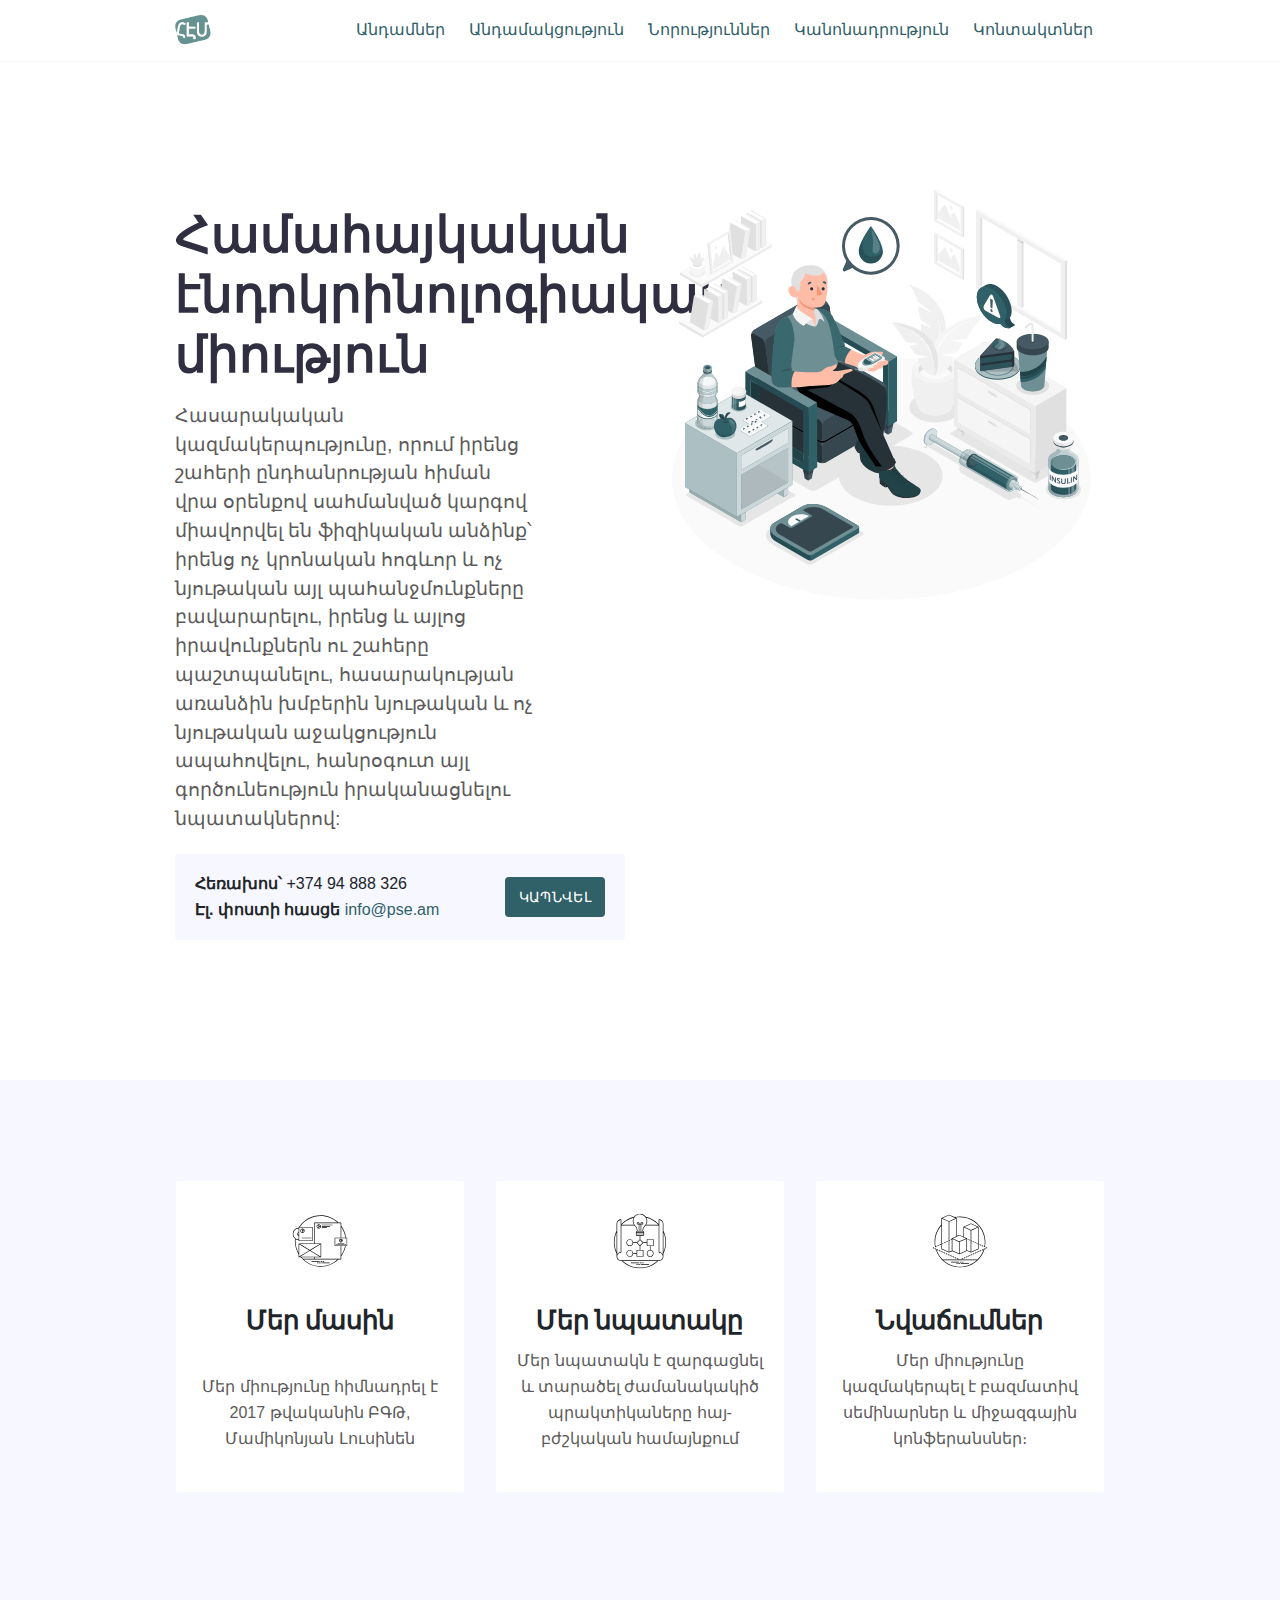
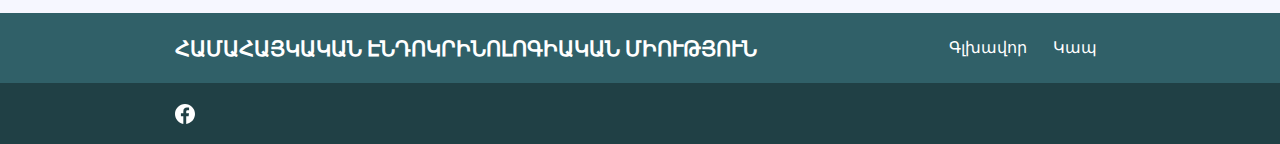
==== index.html @ e09ea0da "deploy: e27dd34cd95cd0e8d301e5e218b60e8325de9531" ====
<!doctype html><html lang=en><head><meta name=generator content="Hugo 0.80.0"><meta charset=utf-8><meta http-equiv=x-ua-compatible content="ie=edge"><title>ՀԱՄԱՀԱՅԿԱԿԱՆ ԷՆԴՈԿՐԻՆՈԼՈԳԻԱԿԱՆ ՄԻՈՒԹՅՈՒՆ</title><meta name=viewport content="width=device-width,initial-scale=1"><meta name=description content="Serif is a modern business theme for Hugo. It contains content types for the archetypical business website. The theme is fully responsive, blazing fast and artfully illustrated."><meta property="og:title" content="Hugo Serif Theme"><meta property="og:type" content="website"><meta property="og:url" content="https://hugo-serif.netlify.app"><meta property="og:image" content="https://raw.githubusercontent.com/JugglerX/hugo-serif-theme/master/images/tn.png"><meta property="og:description" content="Serif is a modern business theme for Hugo. It contains content types for the archetypical business website. The theme is fully responsive, blazing fast and artfully illustrated."><meta name=twitter:card content="summary"><meta name=twitter:site content="@zerostaticio"><meta name=twitter:creator content="@zerostaticio"><link rel=icon type=image/png href=/favicon.png><link href="https://fonts.googleapis.com/css2?family=Playfair+Display:wght@400;700&display=swap" rel=stylesheet><link rel=stylesheet href=/css/style.min.81449cc2775352f197c669a920aace872c275687b04661eb9f87da5867b1305f.css></head><body class="page page-home"><div id=main-menu-mobile class=main-menu-mobile><ul><li class=menu-item-անդամներ><a href=/team/><span>Անդամներ</span></a></li><li class=menu-item-անդամակցություն><a href=/services/><span>Անդամակցություն</span></a></li><li class=menu-item-նորություններ><a href=https://www.facebook.com/pg/Panarmenian-Society-of-Endocrinology-1323075061093961/posts/><span>Նորություններ</span></a></li><li class=menu-item-կանոնադրություն><a href=/regulations/><span>Կանոնադրություն</span></a></li><li class=menu-item-կոնտակտներ><a href=/contact/><span>Կոնտակտներ</span></a></li></ul></div><div class=wrapper><div class=header><div class=container><div class=logo><a href=/><img height=36px alt="ՀԱՄԱՀԱՅԿԱԿԱՆ ԷՆԴՈԿՐԻՆՈԼՈԳԻԱԿԱՆ ՄԻՈՒԹՅՈՒՆ" src=/images/logo/logo.png></a></div><div class=logo-mobile><a href=/><img alt="ՀԱՄԱՀԱՅԿԱԿԱՆ ԷՆԴՈԿՐԻՆՈԼՈԳԻԱԿԱՆ ՄԻՈՒԹՅՈՒՆ" src=/images/logo/logo.png></a></div><div id=main-menu class=main-menu><ul><li class=menu-item-անդամներ><a href=/team/><span>Անդամներ</span></a></li><li class=menu-item-անդամակցություն><a href=/services/><span>Անդամակցություն</span></a></li><li class=menu-item-նորություններ><a href=https://www.facebook.com/pg/Panarmenian-Society-of-Endocrinology-1323075061093961/posts/><span>Նորություններ</span></a></li><li class=menu-item-կանոնադրություն><a href=/regulations/><span>Կանոնադրություն</span></a></li><li class=menu-item-կոնտակտներ><a href=/contact/><span>Կոնտակտներ</span></a></li></ul></div><button id=toggle-main-menu-mobile class="hamburger hamburger--slider" type=button aria-label="Mobile Menu">
<span class=hamburger-box><span class=hamburger-inner></span></span></button></div></div><div class=intro><div class=container><div class="row justify-content-start"><div class="col-12 col-md-7 col-lg-6 order-2 order-md-1"><h1 id=համահայկական-էնդոկրինոլոգիական-միություն>Համահայկական էնդոկրինոլոգիական միություն</h1><p>Հասարակական կազմակերպությունը, որում իրենց շահերի ընդհանրության հիման վրա օրենքով սահմանված կարգով միավորվել են ֆիզիկական անձինք՝ իրենց ոչ կրոնական հոգևոր և ոչ նյութական այլ պահանջմունքները բավարարելու, իրենց և այլոց իրավունքներն ու շահերը պաշտպանելու, հասարակության առանձին խմբերին նյութական և ոչ նյութական աջակցություն ապահովելու, հանրօգուտ այլ գործունեություն իրականացնելու նպատակներով:</p><div class=call><div class=call-box-top><div class=call-phone><strong>Հեռախոս՝</strong> +374 94 888 326</div><div class=call-email><strong>Էլ. փոստի հասցե</strong>
<a href=mailto:info@pse.am>info@pse.am</a></div></div><div class=call-box-bottom><a href=/contact class=button>Կապնվել</a></div></div></div><div class="col-12 col-md-5 col-lg-6 order-1 order-md-2 position-relative"><img alt=Գլխավոր class=intro-image src=/images/illustrations/main.svg></div></div></div></div><div class="strip strip-grey"><div class="container pt-6 pb-6 pt-md-10 pb-md-10"><div class="row justify-content-center"><div class="col-12 col-md-6 col-lg-4 mb-2"><div class=feature><div class=feature-image><img alt=logo src=/images/features/noun_branding_1885335.svg></div><h2 class=feature-title>Մեր մասին</h2><div class=feature-content><p>Մեր միությունը հիմնադրել է 2017 թվականին ԲԳԹ, Մամիկոնյան Լուսինեն</p></div></div></div><div class="col-12 col-md-6 col-lg-4 mb-2"><div class=feature><div class=feature-image><img alt=logo src=/images/features/noun_The%20Process_1885341.svg></div><h2 class=feature-title>Մեր նպատակը</h2><div class=feature-content><p>Մեր նպատակն է զարգացնել և տարածել ժամանակակիծ պրակտիկաները հայ-բժշկական համայնքում</p></div></div></div><div class="col-12 col-md-6 col-lg-4 mb-2"><div class=feature><div class=feature-image><img alt=logo src=/images/features/noun_3d%20modeling_1885342.svg></div><h2 class=feature-title>Նվաճումներ</h2><div class=feature-content><p>Մեր միությունը կազմակերպել է բազմատիվ սեմինարներ և միջազգային կոնֆերանսներ։</p></div></div></div></div></div></div></div><div class=footer><div class=container><div class=row><div class=col-12><div class=footer-inner><h3 class=footer-title>ՀԱՄԱՀԱՅԿԱԿԱՆ ԷՆԴՈԿՐԻՆՈԼՈԳԻԱԿԱՆ ՄԻՈՒԹՅՈՒՆ</h3><ul><li class=menu-item-գլխավոր><a href=/>Գլխավոր</a></li><li class=menu-item-կապ><a href=/contact/>Կապ</a></li></ul></div></div></div></div></div><div class=sub-footer><div class=container><div class=row><div class=col-12><div class=sub-footer-inner><div class=social><a href=https://www.facebook.com/Panarmenian-Society-of-Endocrinology-1323075061093961 target=blank><img src=/images/social/facebook.svg title=Facebook alt=Facebook></a></div></div></div></div></div></div><script type=text/javascript src=/js/scripts.min.bf1e1f7ae8e03db5f012356e825843facdff51c0a559cb0d27fe2bbe1db405c2.js></script></body></html>
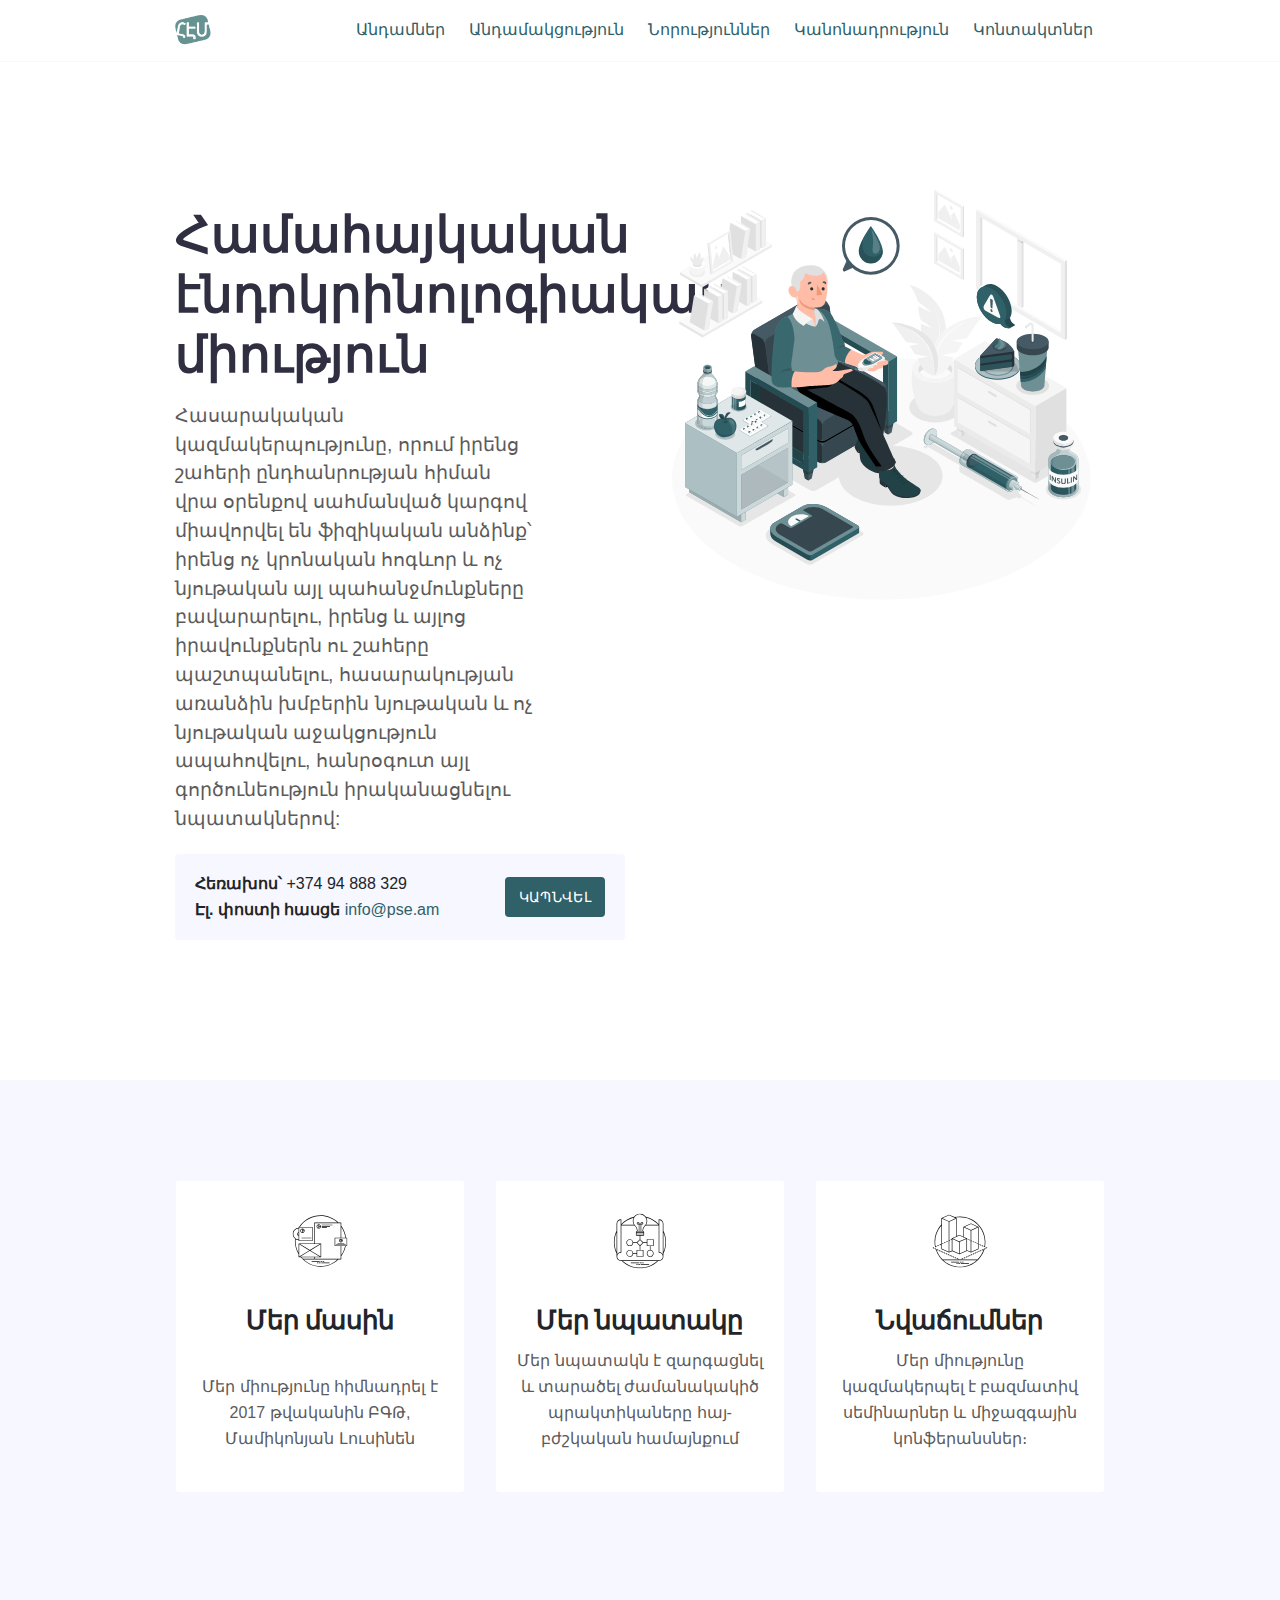
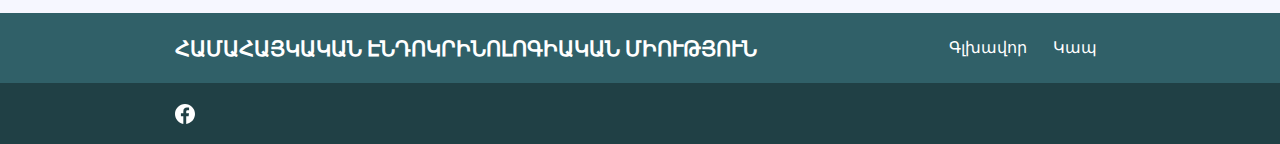
==== commit fd052e70: "deploy: 720ddc3e61bddd5e45ff35a6f8b1b5b180ea8c12" ====
--- a/index.html
+++ b/index.html
@@ -1,3 +1,3 @@
-<!doctype html><html lang=en><head><meta name=generator content="Hugo 0.80.0"><meta charset=utf-8><meta http-equiv=x-ua-compatible content="ie=edge"><title>ՀԱՄԱՀԱՅԿԱԿԱՆ ԷՆԴՈԿՐԻՆՈԼՈԳԻԱԿԱՆ ՄԻՈՒԹՅՈՒՆ</title><meta name=viewport content="width=device-width,initial-scale=1"><meta name=description content="Serif is a modern business theme for Hugo. It contains content types for the archetypical business website. The theme is fully responsive, blazing fast and artfully illustrated."><meta property="og:title" content="Hugo Serif Theme"><meta property="og:type" content="website"><meta property="og:url" content="https://hugo-serif.netlify.app"><meta property="og:image" content="https://raw.githubusercontent.com/JugglerX/hugo-serif-theme/master/images/tn.png"><meta property="og:description" content="Serif is a modern business theme for Hugo. It contains content types for the archetypical business website. The theme is fully responsive, blazing fast and artfully illustrated."><meta name=twitter:card content="summary"><meta name=twitter:site content="@zerostaticio"><meta name=twitter:creator content="@zerostaticio"><link rel=icon type=image/png href=/favicon.png><link href="https://fonts.googleapis.com/css2?family=Playfair+Display:wght@400;700&display=swap" rel=stylesheet><link rel=stylesheet href=/css/style.min.81449cc2775352f197c669a920aace872c275687b04661eb9f87da5867b1305f.css></head><body class="page page-home"><div id=main-menu-mobile class=main-menu-mobile><ul><li class=menu-item-անդամներ><a href=/team/><span>Անդամներ</span></a></li><li class=menu-item-անդամակցություն><a href=/services/><span>Անդամակցություն</span></a></li><li class=menu-item-նորություններ><a href=https://www.facebook.com/pg/Panarmenian-Society-of-Endocrinology-1323075061093961/posts/><span>Նորություններ</span></a></li><li class=menu-item-կանոնադրություն><a href=/regulations/><span>Կանոնադրություն</span></a></li><li class=menu-item-կոնտակտներ><a href=/contact/><span>Կոնտակտներ</span></a></li></ul></div><div class=wrapper><div class=header><div class=container><div class=logo><a href=/><img height=36px alt="ՀԱՄԱՀԱՅԿԱԿԱՆ ԷՆԴՈԿՐԻՆՈԼՈԳԻԱԿԱՆ ՄԻՈՒԹՅՈՒՆ" src=/images/logo/logo.png></a></div><div class=logo-mobile><a href=/><img alt="ՀԱՄԱՀԱՅԿԱԿԱՆ ԷՆԴՈԿՐԻՆՈԼՈԳԻԱԿԱՆ ՄԻՈՒԹՅՈՒՆ" src=/images/logo/logo.png></a></div><div id=main-menu class=main-menu><ul><li class=menu-item-անդամներ><a href=/team/><span>Անդամներ</span></a></li><li class=menu-item-անդամակցություն><a href=/services/><span>Անդամակցություն</span></a></li><li class=menu-item-նորություններ><a href=https://www.facebook.com/pg/Panarmenian-Society-of-Endocrinology-1323075061093961/posts/><span>Նորություններ</span></a></li><li class=menu-item-կանոնադրություն><a href=/regulations/><span>Կանոնադրություն</span></a></li><li class=menu-item-կոնտակտներ><a href=/contact/><span>Կոնտակտներ</span></a></li></ul></div><button id=toggle-main-menu-mobile class="hamburger hamburger--slider" type=button aria-label="Mobile Menu">
-<span class=hamburger-box><span class=hamburger-inner></span></span></button></div></div><div class=intro><div class=container><div class="row justify-content-start"><div class="col-12 col-md-7 col-lg-6 order-2 order-md-1"><h1 id=համահայկական-էնդոկրինոլոգիական-միություն>Համահայկական էնդոկրինոլոգիական միություն</h1><p>Հասարակական կազմակերպությունը, որում իրենց շահերի ընդհանրության հիման վրա օրենքով սահմանված կարգով միավորվել են ֆիզիկական անձինք՝ իրենց ոչ կրոնական հոգևոր և ոչ նյութական այլ պահանջմունքները բավարարելու, իրենց և այլոց իրավունքներն ու շահերը պաշտպանելու, հասարակության առանձին խմբերին նյութական և ոչ նյութական աջակցություն ապահովելու, հանրօգուտ այլ գործունեություն իրականացնելու նպատակներով:</p><div class=call><div class=call-box-top><div class=call-phone><strong>Հեռախոս՝</strong> +374 94 888 326</div><div class=call-email><strong>Էլ. փոստի հասցե</strong>
-<a href=mailto:info@pse.am>info@pse.am</a></div></div><div class=call-box-bottom><a href=/contact class=button>Կապնվել</a></div></div></div><div class="col-12 col-md-5 col-lg-6 order-1 order-md-2 position-relative"><img alt=Գլխավոր class=intro-image src=/images/illustrations/main.svg></div></div></div></div><div class="strip strip-grey"><div class="container pt-6 pb-6 pt-md-10 pb-md-10"><div class="row justify-content-center"><div class="col-12 col-md-6 col-lg-4 mb-2"><div class=feature><div class=feature-image><img alt=logo src=/images/features/noun_branding_1885335.svg></div><h2 class=feature-title>Մեր մասին</h2><div class=feature-content><p>Մեր միությունը հիմնադրել է 2017 թվականին ԲԳԹ, Մամիկոնյան Լուսինեն</p></div></div></div><div class="col-12 col-md-6 col-lg-4 mb-2"><div class=feature><div class=feature-image><img alt=logo src=/images/features/noun_The%20Process_1885341.svg></div><h2 class=feature-title>Մեր նպատակը</h2><div class=feature-content><p>Մեր նպատակն է զարգացնել և տարածել ժամանակակիծ պրակտիկաները հայ-բժշկական համայնքում</p></div></div></div><div class="col-12 col-md-6 col-lg-4 mb-2"><div class=feature><div class=feature-image><img alt=logo src=/images/features/noun_3d%20modeling_1885342.svg></div><h2 class=feature-title>Նվաճումներ</h2><div class=feature-content><p>Մեր միությունը կազմակերպել է բազմատիվ սեմինարներ և միջազգային կոնֆերանսներ։</p></div></div></div></div></div></div></div><div class=footer><div class=container><div class=row><div class=col-12><div class=footer-inner><h3 class=footer-title>ՀԱՄԱՀԱՅԿԱԿԱՆ ԷՆԴՈԿՐԻՆՈԼՈԳԻԱԿԱՆ ՄԻՈՒԹՅՈՒՆ</h3><ul><li class=menu-item-գլխավոր><a href=/>Գլխավոր</a></li><li class=menu-item-կապ><a href=/contact/>Կապ</a></li></ul></div></div></div></div></div><div class=sub-footer><div class=container><div class=row><div class=col-12><div class=sub-footer-inner><div class=social><a href=https://www.facebook.com/Panarmenian-Society-of-Endocrinology-1323075061093961 target=blank><img src=/images/social/facebook.svg title=Facebook alt=Facebook></a></div></div></div></div></div></div><script type=text/javascript src=/js/scripts.min.bf1e1f7ae8e03db5f012356e825843facdff51c0a559cb0d27fe2bbe1db405c2.js></script></body></html>+<!doctype html><html lang=en><head><meta name=generator content="Hugo 0.81.0"><meta charset=utf-8><meta http-equiv=x-ua-compatible content="ie=edge"><title>ՀԱՄԱՀԱՅԿԱԿԱՆ ԷՆԴՈԿՐԻՆՈԼՈԳԻԱԿԱՆ ՄԻՈՒԹՅՈՒՆ</title><meta name=viewport content="width=device-width,initial-scale=1"><meta name=description content="ՀԱՄԱՀԱՅԿԱԿԱՆ ԷՆԴՈԿՐԻՆՈԼՈԳԻԱԿԱՆ ՄԻՈՒԹՅՈՒՆ"><meta property="og:title" content="ՀԷՄ"><meta property="og:type" content="website"><meta property="og:url" content><meta property="og:image" content="https://pse-am.github.io/images/logo/logo.png"><meta property="og:description" content="ՀԱՄԱՀԱՅԿԱԿԱՆ ԷՆԴՈԿՐԻՆՈԼՈԳԻԱԿԱՆ ՄԻՈՒԹՅՈՒՆ"><meta name=twitter:card content><meta name=twitter:site content><meta name=twitter:creator content><link rel=icon type=image/png href=/favicon.png><link href="https://fonts.googleapis.com/css2?family=Playfair+Display:wght@400;700&display=swap" rel=stylesheet><link rel=stylesheet href=/css/style.min.c72a519fa67e492e28e60459efdcfeb2f046cb5783069f453fa11aced1c78876.css></head><body class="page page-home"><div id=main-menu-mobile class=main-menu-mobile><ul><li class=menu-item-անդամներ><a href=/team/><span>Անդամներ</span></a></li><li class=menu-item-անդամակցություն><a href=/services/><span>Անդամակցություն</span></a></li><li class=menu-item-նորություններ><a href=https://www.facebook.com/pg/Panarmenian-Society-of-Endocrinology-1323075061093961/posts/><span>Նորություններ</span></a></li><li class=menu-item-կանոնադրություն><a href=/regulations/><span>Կանոնադրություն</span></a></li><li class=menu-item-կոնտակտներ><a href=/contact/><span>Կոնտակտներ</span></a></li></ul></div><div class=wrapper><div class=header><div class=container><div class=logo><a href=/><img height=36px alt=ՀԷՄ src=/images/logo/logo.png></a></div><div class=logo-mobile><a href=/><img alt=ՀԷՄ src=/images/logo/logo.png></a></div><div id=main-menu class=main-menu><ul><li class=menu-item-անդամներ><a href=/team/><span>Անդամներ</span></a></li><li class=menu-item-անդամակցություն><a href=/services/><span>Անդամակցություն</span></a></li><li class=menu-item-նորություններ><a href=https://www.facebook.com/pg/Panarmenian-Society-of-Endocrinology-1323075061093961/posts/><span>Նորություններ</span></a></li><li class=menu-item-կանոնադրություն><a href=/regulations/><span>Կանոնադրություն</span></a></li><li class=menu-item-կոնտակտներ><a href=/contact/><span>Կոնտակտներ</span></a></li></ul></div><button id=toggle-main-menu-mobile class="hamburger hamburger--slider" type=button aria-label="Mobile Menu">
+<span class=hamburger-box><span class=hamburger-inner></span></span></button></div></div><div class=intro><div class=container><div class="row justify-content-start"><div class="col-12 col-md-7 col-lg-6 order-2 order-md-1"><h1 id=համահայկական-էնդոկրինոլոգիական-միություն>Համահայկական էնդոկրինոլոգիական միություն</h1><p>Հասարակական կազմակերպությունը, որում իրենց շահերի ընդհանրության հիման վրա օրենքով սահմանված կարգով միավորվել են ֆիզիկական անձինք՝ իրենց ոչ կրոնական հոգևոր և ոչ նյութական այլ պահանջմունքները բավարարելու, իրենց և այլոց իրավունքներն ու շահերը պաշտպանելու, հասարակության առանձին խմբերին նյութական և ոչ նյութական աջակցություն ապահովելու, հանրօգուտ այլ գործունեություն իրականացնելու նպատակներով:</p><div class=call><div class=call-box-top><div class=call-phone><strong>Հեռախոս՝</strong> +374 94 888 329</div><div class=call-email><strong>Էլ. փոստի հասցե</strong>
+<a href=mailto:info@pse.am>info@pse.am</a></div></div><div class=call-box-bottom><a href=/contact class=button>Կապնվել</a></div></div></div><div class="col-12 col-md-5 col-lg-6 order-1 order-md-2 position-relative"><img alt=Գլխավոր class=intro-image src=/images/illustrations/main.svg></div></div></div></div><div class="strip strip-grey"><div class="container pt-6 pb-6 pt-md-10 pb-md-10"><div class="row justify-content-center"><div class="col-12 col-md-6 col-lg-4 mb-2"><div class=feature><div class=feature-image><img alt=" logo" src=/images/features/noun_branding_1885335.svg></div><h2 class=feature-title>Մեր մասին</h2><div class=feature-content><p>Մեր միությունը հիմնադրել է 2017 թվականին ԲԳԹ, Մամիկոնյան Լուսինեն</p></div></div></div><div class="col-12 col-md-6 col-lg-4 mb-2"><div class=feature><div class=feature-image><img alt=" logo" src=/images/features/noun_The%20Process_1885341.svg></div><h2 class=feature-title>Մեր նպատակը</h2><div class=feature-content><p>Մեր նպատակն է զարգացնել և տարածել ժամանակակիծ պրակտիկաները հայ-բժշկական համայնքում</p></div></div></div><div class="col-12 col-md-6 col-lg-4 mb-2"><div class=feature><div class=feature-image><img alt=" logo" src=/images/features/noun_3d%20modeling_1885342.svg></div><h2 class=feature-title>Նվաճումներ</h2><div class=feature-content><p>Մեր միությունը կազմակերպել է բազմատիվ սեմինարներ և միջազգային կոնֆերանսներ։</p></div></div></div></div></div></div></div><div class=footer><div class=container><div class=row><div class=col-12><div class=footer-inner><h3 class=footer-title>ՀԱՄԱՀԱՅԿԱԿԱՆ ԷՆԴՈԿՐԻՆՈԼՈԳԻԱԿԱՆ ՄԻՈՒԹՅՈՒՆ</h3><ul><li class=menu-item-գլխավոր><a href=/>Գլխավոր</a></li><li class=menu-item-կապ><a href=/contact/>Կապ</a></li></ul></div></div></div></div></div><div class=sub-footer><div class=container><div class=row><div class=col-12><div class=sub-footer-inner><div class=social><a href=https://www.facebook.com/Panarmenian-Society-of-Endocrinology-1323075061093961 target=blank><img src=/images/social/facebook.svg title=Facebook alt=Facebook></a></div></div></div></div></div></div><script type=text/javascript src=/js/scripts.min.98ee06cc35517b5800b382aecb0fc59893e95b9c11dd21842d0d57e4f68043e3.js></script></body></html>